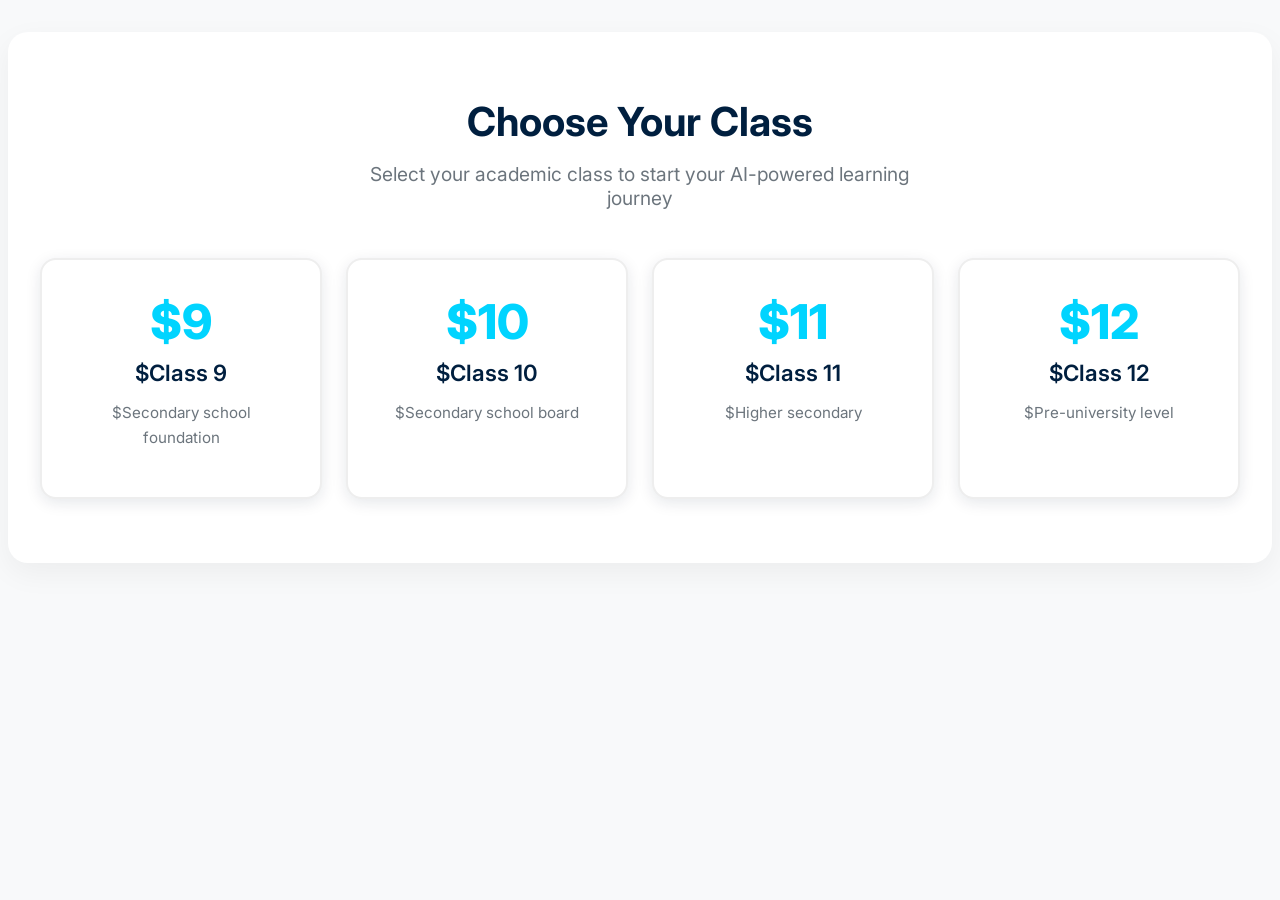
==== index.html @ 089ade92 "Add files via upload" ====
<!DOCTYPE html>
<html lang="en">
<head>
    <meta charset="UTF-8">
    <meta name="viewport" content="width=device-width, initial-scale=1.0">
    <title>Asar AI Quiz System</title>
    <!-- Load FontAwesome for Icons -->
    <link rel="stylesheet" href="https://cdnjs.cloudflare.com/ajax/libs/font-awesome/6.4.0/css/all.min.css">
    <!-- Load Inter Font -->
    <link href="https://fonts.googleapis.com/css2?family=Inter:wght@400;500;600;700;800&display=swap" rel="stylesheet">
    
    <style>
        /* CSS STYLES */
        :root {
            --navy-primary: #001f3f;
            --cyan-accent: #00d4ff;
            --white: #ffffff;
            --gray-light: #f8f9fa;
            --gray-medium: #6c757d;
            --success: #28a745;
            --warning: #ffc107;
            --danger: #dc3545;
            --shadow: 0 4px 15px rgba(0, 31, 63, 0.1);
            --shadow-hover: 0 8px 25px rgba(0, 212, 255, 0.2);
        }

        body {
            background-color: var(--gray-light);
            margin: 0;
            padding: 0;
            font-family: 'Inter', sans-serif;
        }

        .asar-quiz-container {
            max-width: 1200px;
            margin: 2rem auto;
            padding: 2rem;
            background: var(--white);
            border-radius: 20px;
            box-shadow: 0 10px 30px rgba(0,0,0,0.05);
        }

        .asar-section-header { text-align: center; margin-bottom: 3rem; }
        
        .asar-section-title {
            font-size: 2.5rem;
            font-weight: 700;
            color: var(--navy-primary);
            margin-bottom: 1rem;
        }

        .asar-section-subtitle {
            font-size: 1.2rem;
            color: var(--gray-medium);
            max-width: 600px;
            margin: 0 auto;
        }

        .asar-grid {
            display: grid;
            gap: 1.5rem;
            margin-bottom: 2rem;
        }
        
        .asar-grid-4 { grid-template-columns: repeat(auto-fit, minmax(200px, 1fr)); }
        .asar-grid-3 { grid-template-columns: repeat(auto-fit, minmax(250px, 1fr)); }
        .asar-grid-2 { grid-template-columns: repeat(auto-fit, minmax(300px, 1fr)); }

        .asar-card {
            background: var(--white);
            border-radius: 16px;
            padding: 2rem;
            box-shadow: var(--shadow);
            transition: all 0.3s ease;
            cursor: pointer;
            border: 2px solid #eee;
            position: relative;
            overflow: hidden;
        }

        .asar-card:hover {
            transform: translateY(-5px);
            box-shadow: var(--shadow-hover);
            border-color: var(--cyan-accent);
        }

        /* Class Cards */
        .asar-class-card { text-align: center; }
        .asar-class-number { font-size: 3rem; font-weight: 800; color: var(--cyan-accent); margin-bottom: 0.5rem; }
        .asar-card-title { font-size: 1.4rem; font-weight: 600; color: var(--navy-primary); margin: 0 0 10px 0; }
        .asar-card-description { color: var(--gray-medium); line-height: 1.6; font-size: 0.95rem; }

        /* Subject Cards */
        .asar-card-header { display: flex; align-items: center; gap: 1rem; margin-bottom: 1rem; }
        .asar-card-icon {
            width: 48px; height: 48px; border-radius: 12px;
            display: flex; align-items: center; justify-content: center;
            font-size: 1.5rem; color: white; background: var(--navy-primary);
        }

        /* Chapter Cards */
        .asar-difficulty-badge {
            display: inline-block; padding: 0.3rem 0.8rem; border-radius: 20px;
            font-size: 0.8rem; font-weight: 500; text-transform: uppercase;
        }
        .asar-difficulty-easy { background: rgba(40, 167, 69, 0.1); color: var(--success); }
        .asar-difficulty-medium { background: rgba(255, 193, 7, 0.1); color: var(--warning); }
        .asar-difficulty-hard { background: rgba(220, 53, 69, 0.1); color: var(--danger); }
        
        .asar-card-meta { display: flex; gap: 1rem; font-size: 0.9rem; color: var(--gray-medium); margin-top: 1.5rem; }
        .asar-card-meta i { color: var(--cyan-accent); }

        /* Navigation */
        .asar-breadcrumb {
            background: var(--navy-primary); color: white;
            padding: 1rem 2rem; border-radius: 12px; margin-bottom: 2rem;
            display: flex; align-items: center; gap: 1rem;
        }
        .breadcrumb-separator { color: var(--cyan-accent); }

        .asar-btn {
            display: inline-flex; align-items: center; gap: 0.5rem;
            padding: 0.8rem 2rem; border-radius: 25px; font-weight: 600;
            cursor: pointer; transition: all 0.3s ease; border: none; font-size: 1rem;
        }
        .asar-btn-primary { background: var(--cyan-accent); color: var(--navy-primary); }
        .asar-btn-primary:hover { background: #00b8e6; transform: translateY(-2px); }
        .asar-btn-outline { background: transparent; color: var(--navy-primary); border: 2px solid var(--navy-primary); }
        .asar-btn-outline:hover { background: var(--navy-primary); color: white; }
        .asar-nav-buttons { display: flex; gap: 1rem; justify-content: center; margin-top: 2rem; }

        /* Start Quiz Area */
        .asar-quiz-start {
            background: var(--navy-primary); color: white;
            padding: 3rem; border-radius: 20px; text-align: center;
        }
        .upload-area {
            border: 2px dashed var(--cyan-accent); border-radius: 12px;
            padding: 2rem; margin: 2rem auto; max-width: 500px;
            background: rgba(0, 212, 255, 0.05); cursor: pointer; transition: 0.3s;
        }
        .upload-area:hover { background: rgba(0, 212, 255, 0.1); }
        .upload-icon { font-size: 3rem; color: var(--cyan-accent); margin-bottom: 1rem; }
    </style>
</head>
<body>

<div id="asar-quiz-selector" class="asar-quiz-container">
    <!-- Content injected by JS -->
</div>

<script>
    // JAVASCRIPT LOGIC
    const container = document.getElementById('asar-quiz-selector');
    let selectedData = { class: null, subject: null, chapter: null };

    // --- DATA ---
    const data = {
        classes: [
            { id: 9, number: 9, name: 'Class 9', desc: 'Secondary school foundation' },
            { id: 10, number: 10, name: 'Class 10', desc: 'Secondary school board' },
            { id: 11, number: 11, name: 'Class 11', desc: 'Higher secondary' },
            { id: 12, number: 12, name: 'Class 12', desc: 'Pre-university level' }
        ],
        subjects: [
            { id: 1, name: 'Mathematics', icon: 'fas fa-calculator' },
            { id: 2, name: 'Science', icon: 'fas fa-flask' },
            { id: 3, name: 'English', icon: 'fas fa-book-open' }
        ],
        chapters: [
            { id: 1, name: 'Real Numbers', diff: 'medium', q: 10 },
            { id: 2, name: 'Polynomials', diff: 'hard', q: 15 },
            { id: 3, name: 'Linear Equations', diff: 'easy', q: 8 }
        ]
    };

    // --- RENDER FUNCTIONS ---
    function renderClasses() {
        let html = `
            <div class="asar-section-header">
                <h2 class="asar-section-title">Choose Your Class</h2>
                <p class="asar-section-subtitle">Select your academic class to start your AI-powered learning journey</p>
            </div>
            <div class="asar-grid asar-grid-4">
        `;
        data.classes.forEach(c => {
            html += `
                <div class="asar-card asar-class-card" onclick="selectClass('$${c.name}')">
                    <div class="asar-class-number">$${c.number}</div>
                    <h3 class="asar-card-title">$${c.name}</h3>
                    <p class="asar-card-description">$${c.desc}</p>
                </div>
            `;
        });
        html += `</div>`;
        container.innerHTML = html;
    }

    function renderSubjects() {
        let html = `
            <div class="asar-breadcrumb">
                <div><i class="fas fa-graduation-cap"></i> $${selectedData.class}</div>
                <span class="breadcrumb-separator">›</span>
                <div>Choose Subject</div>
            </div>
            <div class="asar-section-header">
                <h2 class="asar-section-title">Select Subject</h2>
            </div>
            <div class="asar-grid asar-grid-3">
        `;
        data.subjects.forEach(s => {
            html += `
                <div class="asar-card" onclick="selectSubject('$${s.name}')">
                    <div class="asar-card-header">
                        <div class="asar-card-icon"><i class="$${s.icon}"></i></div>
                        <h3 class="asar-card-title">$${s.name}</h3>
                    </div>
                </div>
            `;
        });
        html += `</div>
        <div class="asar-nav-buttons"><button class="asar-btn asar-btn-outline" onclick="renderClasses()"><i class="fas fa-arrow-left"></i> Back</button></div>`;
        container.innerHTML = html;
    }

    function renderChapters() {
        let html = `
            <div class="asar-breadcrumb">
                <div><i class="fas fa-graduation-cap"></i> $${selectedData.class}</div>
                <span class="breadcrumb-separator">›</span>
                <div><i class="fas fa-book"></i> $${selectedData.subject}</div>
                <span class="breadcrumb-separator">›</span>
                <div>Choose Chapter</div>
            </div>
            <div class="asar-grid asar-grid-2">
        `;
        data.chapters.forEach(c => {
            html += `
                <div class="asar-card" onclick="selectChapter('$${c.name}')">
                    <h3 class="asar-card-title">$${c.name}</h3>
                    <span class="asar-difficulty-badge asar-difficulty-$${c.diff}">$${c.diff}</span>
                    <div class="asar-card-meta">
                        <div><i class="fas fa-question-circle"></i> $${c.q} questions</div>
                    </div>
                </div>
            `;
        });
        html += `</div>
        <div class="asar-nav-buttons"><button class="asar-btn asar-btn-outline" onclick="renderSubjects()"><i class="fas fa-arrow-left"></i> Back</button></div>`;
        container.innerHTML = html;
    }

    function renderQuizStart() {
        container.innerHTML = `
            <div class="asar-breadcrumb">
                <div>$${selectedData.class}</div> <span class="breadcrumb-separator">›</span>
                <div>$${selectedData.subject}</div> <span class="breadcrumb-separator">›</span>
                <div>$${selectedData.chapter}</div>
            </div>
            
            <div class="asar-quiz-start">
                <h2 style="font-size: 2.5rem; margin-bottom: 10px;">Ready to Generate AI Quiz?</h2>
                <p style="color: var(--cyan-accent); font-size: 1.2rem;">Chapter: ${selectedData.chapter}</p>
                
                <div class="upload-area" onclick="document.getElementById('file-upload').click()">
                    <i class="fas fa-file-pdf upload-icon"></i>
                    <h3>Upload Chapter PDF</h3>
                    <p style="color: var(--gray-medium);">Click to browse files. The AI will read the PDF to generate the quiz.</p>
                    <input type="file" id="file-upload" style="display: none;" accept=".pdf">
                </div>

                <div class="asar-nav-buttons">
                    <button class="asar-btn asar-btn-outline" style="color: white; border-color: white;" onclick="renderChapters()">
                        <i class="fas fa-arrow-left"></i> Back
                    </button>
                    <button class="asar-btn asar-btn-primary" onclick="alert('In a real app, this would send the PDF to the AI and start the quiz!')">
                        <i class="fas fa-robot"></i> Generate Quiz
                    </button>
                </div>
            </div>
        `;
    }

    // --- ACTIONS ---
    function selectClass(c) { selectedData.class = c; renderSubjects(); }
    function selectSubject(s) { selectedData.subject = s; renderChapters(); }
    function selectChapter(c) { selectedData.chapter = c; renderQuizStart(); }

    // Start App
    renderClasses();
</script>
</body>
</html>
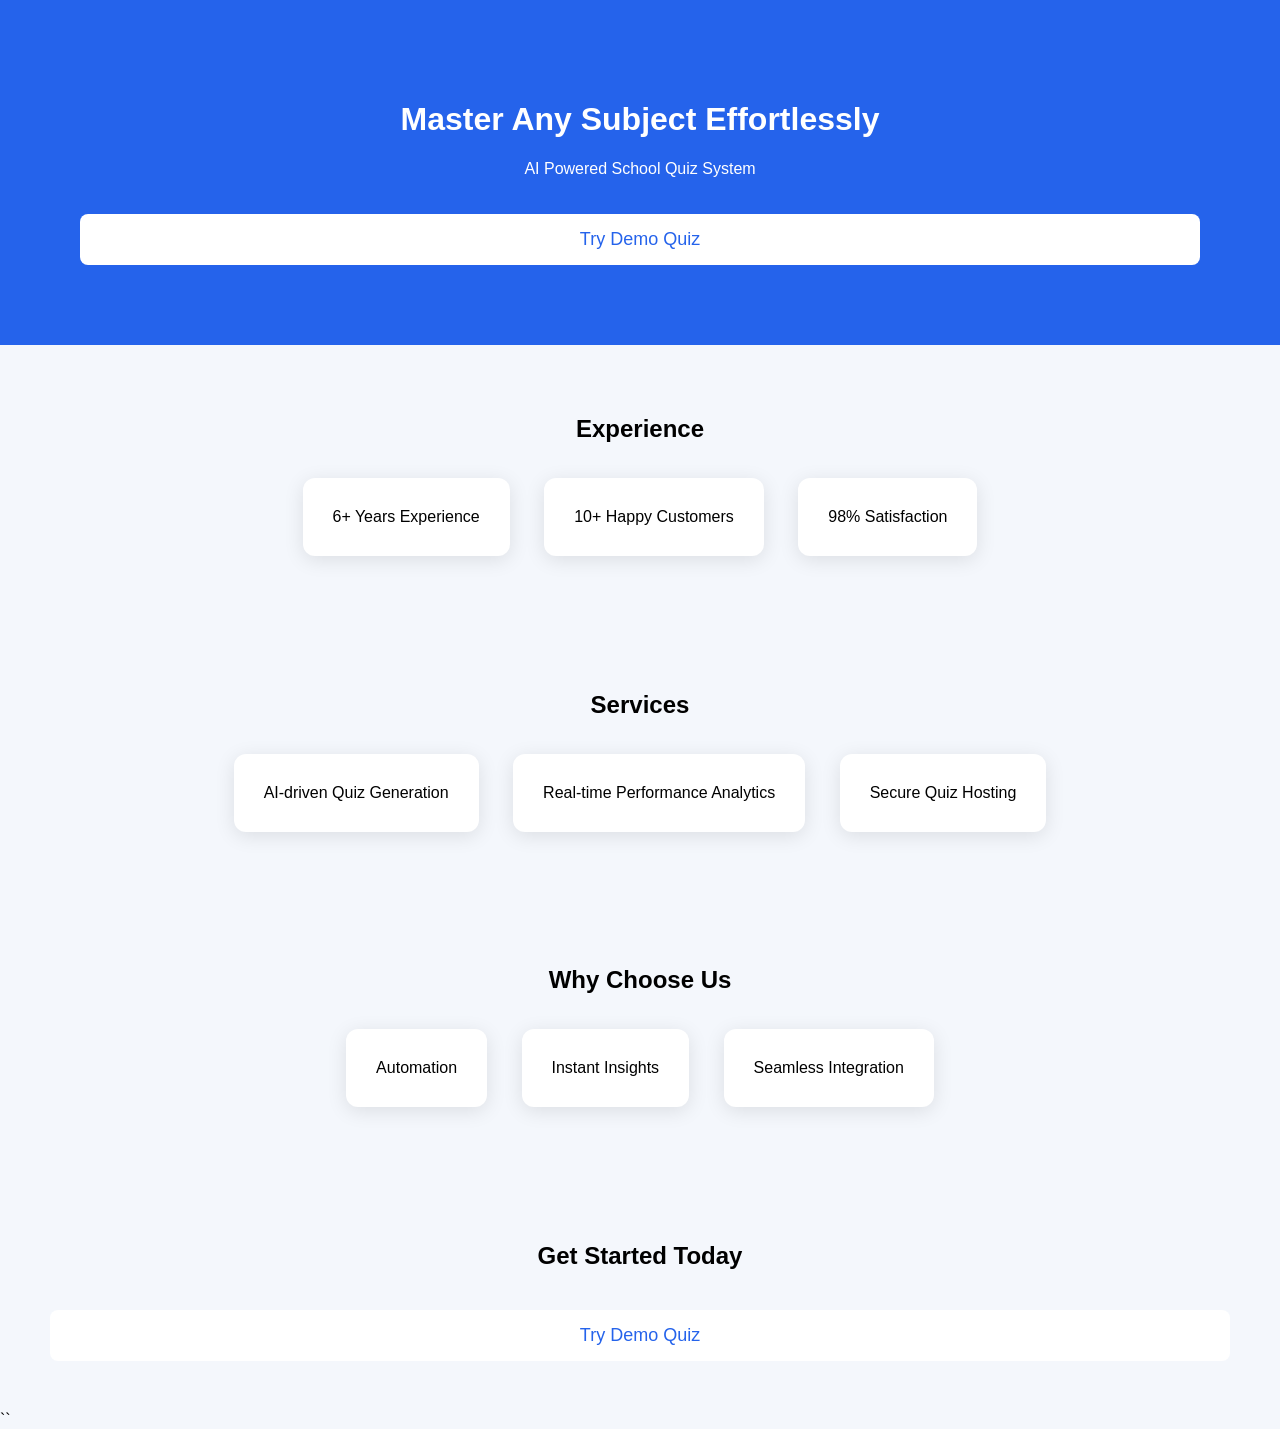
==== commit 0ddc6318: "Update index.html" ====
--- a/index.html
+++ b/index.html
@@ -1,293 +1,179 @@
 <!DOCTYPE html>
-<html lang="en">
+<html>
 <head>
-    <meta charset="UTF-8">
-    <meta name="viewport" content="width=device-width, initial-scale=1.0">
-    <title>Asar AI Quiz System</title>
-    <!-- Load FontAwesome for Icons -->
-    <link rel="stylesheet" href="https://cdnjs.cloudflare.com/ajax/libs/font-awesome/6.4.0/css/all.min.css">
-    <!-- Load Inter Font -->
-    <link href="https://fonts.googleapis.com/css2?family=Inter:wght@400;500;600;700;800&display=swap" rel="stylesheet">
-    
-    <style>
-        /* CSS STYLES */
-        :root {
-            --navy-primary: #001f3f;
-            --cyan-accent: #00d4ff;
-            --white: #ffffff;
-            --gray-light: #f8f9fa;
-            --gray-medium: #6c757d;
-            --success: #28a745;
-            --warning: #ffc107;
-            --danger: #dc3545;
-            --shadow: 0 4px 15px rgba(0, 31, 63, 0.1);
-            --shadow-hover: 0 8px 25px rgba(0, 212, 255, 0.2);
-        }
+<title>ASAR - AI Quiz System</title>
+<meta name="viewport" content="width=device-width, initial-scale=1">
 
-        body {
-            background-color: var(--gray-light);
-            margin: 0;
-            padding: 0;
-            font-family: 'Inter', sans-serif;
-        }
+<style>
+body {
+margin:0;
+font-family:Arial;
+background:#f4f7fc;
+}
 
-        .asar-quiz-container {
-            max-width: 1200px;
-            margin: 2rem auto;
-            padding: 2rem;
-            background: var(--white);
-            border-radius: 20px;
-            box-shadow: 0 10px 30px rgba(0,0,0,0.05);
-        }
+.hero {
+padding:80px;
+text-align:center;
+background:#2563eb;
+color:white;
+}
 
-        .asar-section-header { text-align: center; margin-bottom: 3rem; }
-        
-        .asar-section-title {
-            font-size: 2.5rem;
-            font-weight: 700;
-            color: var(--navy-primary);
-            margin-bottom: 1rem;
-        }
+.btn {
+padding:15px 25px;
+background:#fff;
+color:#2563eb;
+border:none;
+font-size:18px;
+cursor:pointer;
+border-radius:8px;
+margin-top:20px;
+}
 
-        .asar-section-subtitle {
-            font-size: 1.2rem;
-            color: var(--gray-medium);
-            max-width: 600px;
-            margin: 0 auto;
-        }
+.section {
+padding:50px;
+text-align:center;
+}
 
-        .asar-grid {
-            display: grid;
-            gap: 1.5rem;
-            margin-bottom: 2rem;
-        }
-        
-        .asar-grid-4 { grid-template-columns: repeat(auto-fit, minmax(200px, 1fr)); }
-        .asar-grid-3 { grid-template-columns: repeat(auto-fit, minmax(250px, 1fr)); }
-        .asar-grid-2 { grid-template-columns: repeat(auto-fit, minmax(300px, 1fr)); }
+.card {
+background:white;
+padding:30px;
+margin:15px;
+border-radius:12px;
+box-shadow:0 4px 20px rgba(0,0,0,0.1);
+display:inline-block;
+}
 
-        .asar-card {
-            background: var(--white);
-            border-radius: 16px;
-            padding: 2rem;
-            box-shadow: var(--shadow);
-            transition: all 0.3s ease;
-            cursor: pointer;
-            border: 2px solid #eee;
-            position: relative;
-            overflow: hidden;
-        }
+.quizBox {
+max-width:500px;
+margin:auto;
+background:white;
+padding:40px;
+margin-top:50px;
+border-radius:12px;
+box-shadow:0 10px 40px rgba(0,0,0,0.1);
+}
 
-        .asar-card:hover {
-            transform: translateY(-5px);
-            box-shadow: var(--shadow-hover);
-            border-color: var(--cyan-accent);
-        }
+select, button {
+width:100%;
+padding:15px;
+margin-top:15px;
+font-size:16px;
+}
 
-        /* Class Cards */
-        .asar-class-card { text-align: center; }
-        .asar-class-number { font-size: 3rem; font-weight: 800; color: var(--cyan-accent); margin-bottom: 0.5rem; }
-        .asar-card-title { font-size: 1.4rem; font-weight: 600; color: var(--navy-primary); margin: 0 0 10px 0; }
-        .asar-card-description { color: var(--gray-medium); line-height: 1.6; font-size: 0.95rem; }
+#quizPage {
+display:none;
+}
+</style>
+</head>
 
-        /* Subject Cards */
-        .asar-card-header { display: flex; align-items: center; gap: 1rem; margin-bottom: 1rem; }
-        .asar-card-icon {
-            width: 48px; height: 48px; border-radius: 12px;
-            display: flex; align-items: center; justify-content: center;
-            font-size: 1.5rem; color: white; background: var(--navy-primary);
-        }
-
-        /* Chapter Cards */
-        .asar-difficulty-badge {
-            display: inline-block; padding: 0.3rem 0.8rem; border-radius: 20px;
-            font-size: 0.8rem; font-weight: 500; text-transform: uppercase;
-        }
-        .asar-difficulty-easy { background: rgba(40, 167, 69, 0.1); color: var(--success); }
-        .asar-difficulty-medium { background: rgba(255, 193, 7, 0.1); color: var(--warning); }
-        .asar-difficulty-hard { background: rgba(220, 53, 69, 0.1); color: var(--danger); }
-        
-        .asar-card-meta { display: flex; gap: 1rem; font-size: 0.9rem; color: var(--gray-medium); margin-top: 1.5rem; }
-        .asar-card-meta i { color: var(--cyan-accent); }
-
-        /* Navigation */
-        .asar-breadcrumb {
-            background: var(--navy-primary); color: white;
-            padding: 1rem 2rem; border-radius: 12px; margin-bottom: 2rem;
-            display: flex; align-items: center; gap: 1rem;
-        }
-        .breadcrumb-separator { color: var(--cyan-accent); }
-
-        .asar-btn {
-            display: inline-flex; align-items: center; gap: 0.5rem;
-            padding: 0.8rem 2rem; border-radius: 25px; font-weight: 600;
-            cursor: pointer; transition: all 0.3s ease; border: none; font-size: 1rem;
-        }
-        .asar-btn-primary { background: var(--cyan-accent); color: var(--navy-primary); }
-        .asar-btn-primary:hover { background: #00b8e6; transform: translateY(-2px); }
-        .asar-btn-outline { background: transparent; color: var(--navy-primary); border: 2px solid var(--navy-primary); }
-        .asar-btn-outline:hover { background: var(--navy-primary); color: white; }
-        .asar-nav-buttons { display: flex; gap: 1rem; justify-content: center; margin-top: 2rem; }
-
-        /* Start Quiz Area */
-        .asar-quiz-start {
-            background: var(--navy-primary); color: white;
-            padding: 3rem; border-radius: 20px; text-align: center;
-        }
-        .upload-area {
-            border: 2px dashed var(--cyan-accent); border-radius: 12px;
-            padding: 2rem; margin: 2rem auto; max-width: 500px;
-            background: rgba(0, 212, 255, 0.05); cursor: pointer; transition: 0.3s;
-        }
-        .upload-area:hover { background: rgba(0, 212, 255, 0.1); }
-        .upload-icon { font-size: 3rem; color: var(--cyan-accent); margin-bottom: 1rem; }
-    </style>
-</head>
 <body>
 
-<div id="asar-quiz-selector" class="asar-quiz-container">
-    <!-- Content injected by JS -->
+<!-- HOMEPAGE -->
+<div id="homePage">
+
+<div class="hero">
+<h1>Master Any Subject Effortlessly</h1>
+<p>AI Powered School Quiz System</p>
+<button class="btn" onclick="openQuiz()">Try Demo Quiz</button>
+</div>
+
+<div class="section">
+<h2>Experience</h2>
+<div class="card">6+ Years Experience</div>
+<div class="card">10+ Happy Customers</div>
+<div class="card">98% Satisfaction</div>
+</div>
+
+<div class="section">
+<h2>Services</h2>
+<div class="card">AI-driven Quiz Generation</div>
+<div class="card">Real-time Performance Analytics</div>
+<div class="card">Secure Quiz Hosting</div>
+</div>
+
+<div class="section">
+<h2>Why Choose Us</h2>
+<div class="card">Automation</div>
+<div class="card">Instant Insights</div>
+<div class="card">Seamless Integration</div>
+</div>
+
+<div class="section">
+<h2>Get Started Today</h2>
+<button class="btn" onclick="openQuiz()">Try Demo Quiz</button>
+</div>
+
+</div>
+
+<!-- QUIZ PAGE -->
+<div id="quizPage">
+<div class="quizBox">
+
+<h2>Try Demo Quiz</h2>
+
+<select id="classSelect" onchange="loadSubjects()">
+<option>Select Class</option>
+<option>Class 6</option>
+<option>Class 7</option>
+<option>Class 8</option>
+</select>
+
+<select id="subjectSelect" onchange="loadChapters()">
+<option>Select Subject</option>
+</select>
+
+<select id="chapterSelect">
+<option>Select Chapter</option>
+</select>
+
+<button onclick="startQuiz()">Start Quiz</button>
+
+</div>
 </div>
 
 <script>
-    // JAVASCRIPT LOGIC
-    const container = document.getElementById('asar-quiz-selector');
-    let selectedData = { class: null, subject: null, chapter: null };
 
-    // --- DATA ---
-    const data = {
-        classes: [
-            { id: 9, number: 9, name: 'Class 9', desc: 'Secondary school foundation' },
-            { id: 10, number: 10, name: 'Class 10', desc: 'Secondary school board' },
-            { id: 11, number: 11, name: 'Class 11', desc: 'Higher secondary' },
-            { id: 12, number: 12, name: 'Class 12', desc: 'Pre-university level' }
-        ],
-        subjects: [
-            { id: 1, name: 'Mathematics', icon: 'fas fa-calculator' },
-            { id: 2, name: 'Science', icon: 'fas fa-flask' },
-            { id: 3, name: 'English', icon: 'fas fa-book-open' }
-        ],
-        chapters: [
-            { id: 1, name: 'Real Numbers', diff: 'medium', q: 10 },
-            { id: 2, name: 'Polynomials', diff: 'hard', q: 15 },
-            { id: 3, name: 'Linear Equations', diff: 'easy', q: 8 }
-        ]
-    };
+function openQuiz(){
+document.getElementById("homePage").style.display="none";
+document.getElementById("quizPage").style.display="block";
+}
 
-    // --- RENDER FUNCTIONS ---
-    function renderClasses() {
-        let html = `
-            <div class="asar-section-header">
-                <h2 class="asar-section-title">Choose Your Class</h2>
-                <p class="asar-section-subtitle">Select your academic class to start your AI-powered learning journey</p>
-            </div>
-            <div class="asar-grid asar-grid-4">
-        `;
-        data.classes.forEach(c => {
-            html += `
-                <div class="asar-card asar-class-card" onclick="selectClass('$${c.name}')">
-                    <div class="asar-class-number">$${c.number}</div>
-                    <h3 class="asar-card-title">$${c.name}</h3>
-                    <p class="asar-card-description">$${c.desc}</p>
-                </div>
-            `;
-        });
-        html += `</div>`;
-        container.innerHTML = html;
-    }
+const data = {
+"Class 6":{
+"Math":["Integers","Fractions","Decimals"],
+"Science":["Plants","Human Body"]
+},
+"Class 7":{
+"Math":["Algebra","Ratio"],
+"English":["Grammar","Essay"]
+}
+};
 
-    function renderSubjects() {
-        let html = `
-            <div class="asar-breadcrumb">
-                <div><i class="fas fa-graduation-cap"></i> $${selectedData.class}</div>
-                <span class="breadcrumb-separator">›</span>
-                <div>Choose Subject</div>
-            </div>
-            <div class="asar-section-header">
-                <h2 class="asar-section-title">Select Subject</h2>
-            </div>
-            <div class="asar-grid asar-grid-3">
-        `;
-        data.subjects.forEach(s => {
-            html += `
-                <div class="asar-card" onclick="selectSubject('$${s.name}')">
-                    <div class="asar-card-header">
-                        <div class="asar-card-icon"><i class="$${s.icon}"></i></div>
-                        <h3 class="asar-card-title">$${s.name}</h3>
-                    </div>
-                </div>
-            `;
-        });
-        html += `</div>
-        <div class="asar-nav-buttons"><button class="asar-btn asar-btn-outline" onclick="renderClasses()"><i class="fas fa-arrow-left"></i> Back</button></div>`;
-        container.innerHTML = html;
-    }
+function loadSubjects(){
+let c=document.getElementById("classSelect").value;
+let s=document.getElementById("subjectSelect");
+s.innerHTML="<option>Select Subject</option>";
+for(i in data[c]){
+s.innerHTML+=`<option>${i}</option>`;
+}
+}
 
-    function renderChapters() {
-        let html = `
-            <div class="asar-breadcrumb">
-                <div><i class="fas fa-graduation-cap"></i> $${selectedData.class}</div>
-                <span class="breadcrumb-separator">›</span>
-                <div><i class="fas fa-book"></i> $${selectedData.subject}</div>
-                <span class="breadcrumb-separator">›</span>
-                <div>Choose Chapter</div>
-            </div>
-            <div class="asar-grid asar-grid-2">
-        `;
-        data.chapters.forEach(c => {
-            html += `
-                <div class="asar-card" onclick="selectChapter('$${c.name}')">
-                    <h3 class="asar-card-title">$${c.name}</h3>
-                    <span class="asar-difficulty-badge asar-difficulty-$${c.diff}">$${c.diff}</span>
-                    <div class="asar-card-meta">
-                        <div><i class="fas fa-question-circle"></i> $${c.q} questions</div>
-                    </div>
-                </div>
-            `;
-        });
-        html += `</div>
-        <div class="asar-nav-buttons"><button class="asar-btn asar-btn-outline" onclick="renderSubjects()"><i class="fas fa-arrow-left"></i> Back</button></div>`;
-        container.innerHTML = html;
-    }
+function loadChapters(){
+let c=document.getElementById("classSelect").value;
+let s=document.getElementById("subjectSelect").value;
+let ch=document.getElementById("chapterSelect");
+ch.innerHTML="<option>Select Chapter</option>";
+data[c][s].forEach(e=>{
+ch.innerHTML+=`<option>${e}</option>`;
+});
+}
 
-    function renderQuizStart() {
-        container.innerHTML = `
-            <div class="asar-breadcrumb">
-                <div>$${selectedData.class}</div> <span class="breadcrumb-separator">›</span>
-                <div>$${selectedData.subject}</div> <span class="breadcrumb-separator">›</span>
-                <div>$${selectedData.chapter}</div>
-            </div>
-            
-            <div class="asar-quiz-start">
-                <h2 style="font-size: 2.5rem; margin-bottom: 10px;">Ready to Generate AI Quiz?</h2>
-                <p style="color: var(--cyan-accent); font-size: 1.2rem;">Chapter: ${selectedData.chapter}</p>
-                
-                <div class="upload-area" onclick="document.getElementById('file-upload').click()">
-                    <i class="fas fa-file-pdf upload-icon"></i>
-                    <h3>Upload Chapter PDF</h3>
-                    <p style="color: var(--gray-medium);">Click to browse files. The AI will read the PDF to generate the quiz.</p>
-                    <input type="file" id="file-upload" style="display: none;" accept=".pdf">
-                </div>
+function startQuiz(){
+alert("Quiz Started Successfully!");
+}
 
-                <div class="asar-nav-buttons">
-                    <button class="asar-btn asar-btn-outline" style="color: white; border-color: white;" onclick="renderChapters()">
-                        <i class="fas fa-arrow-left"></i> Back
-                    </button>
-                    <button class="asar-btn asar-btn-primary" onclick="alert('In a real app, this would send the PDF to the AI and start the quiz!')">
-                        <i class="fas fa-robot"></i> Generate Quiz
-                    </button>
-                </div>
-            </div>
-        `;
-    }
+</script>
 
-    // --- ACTIONS ---
-    function selectClass(c) { selectedData.class = c; renderSubjects(); }
-    function selectSubject(s) { selectedData.subject = s; renderChapters(); }
-    function selectChapter(c) { selectedData.chapter = c; renderQuizStart(); }
-
-    // Start App
-    renderClasses();
-</script>
 </body>
 </html>
+``
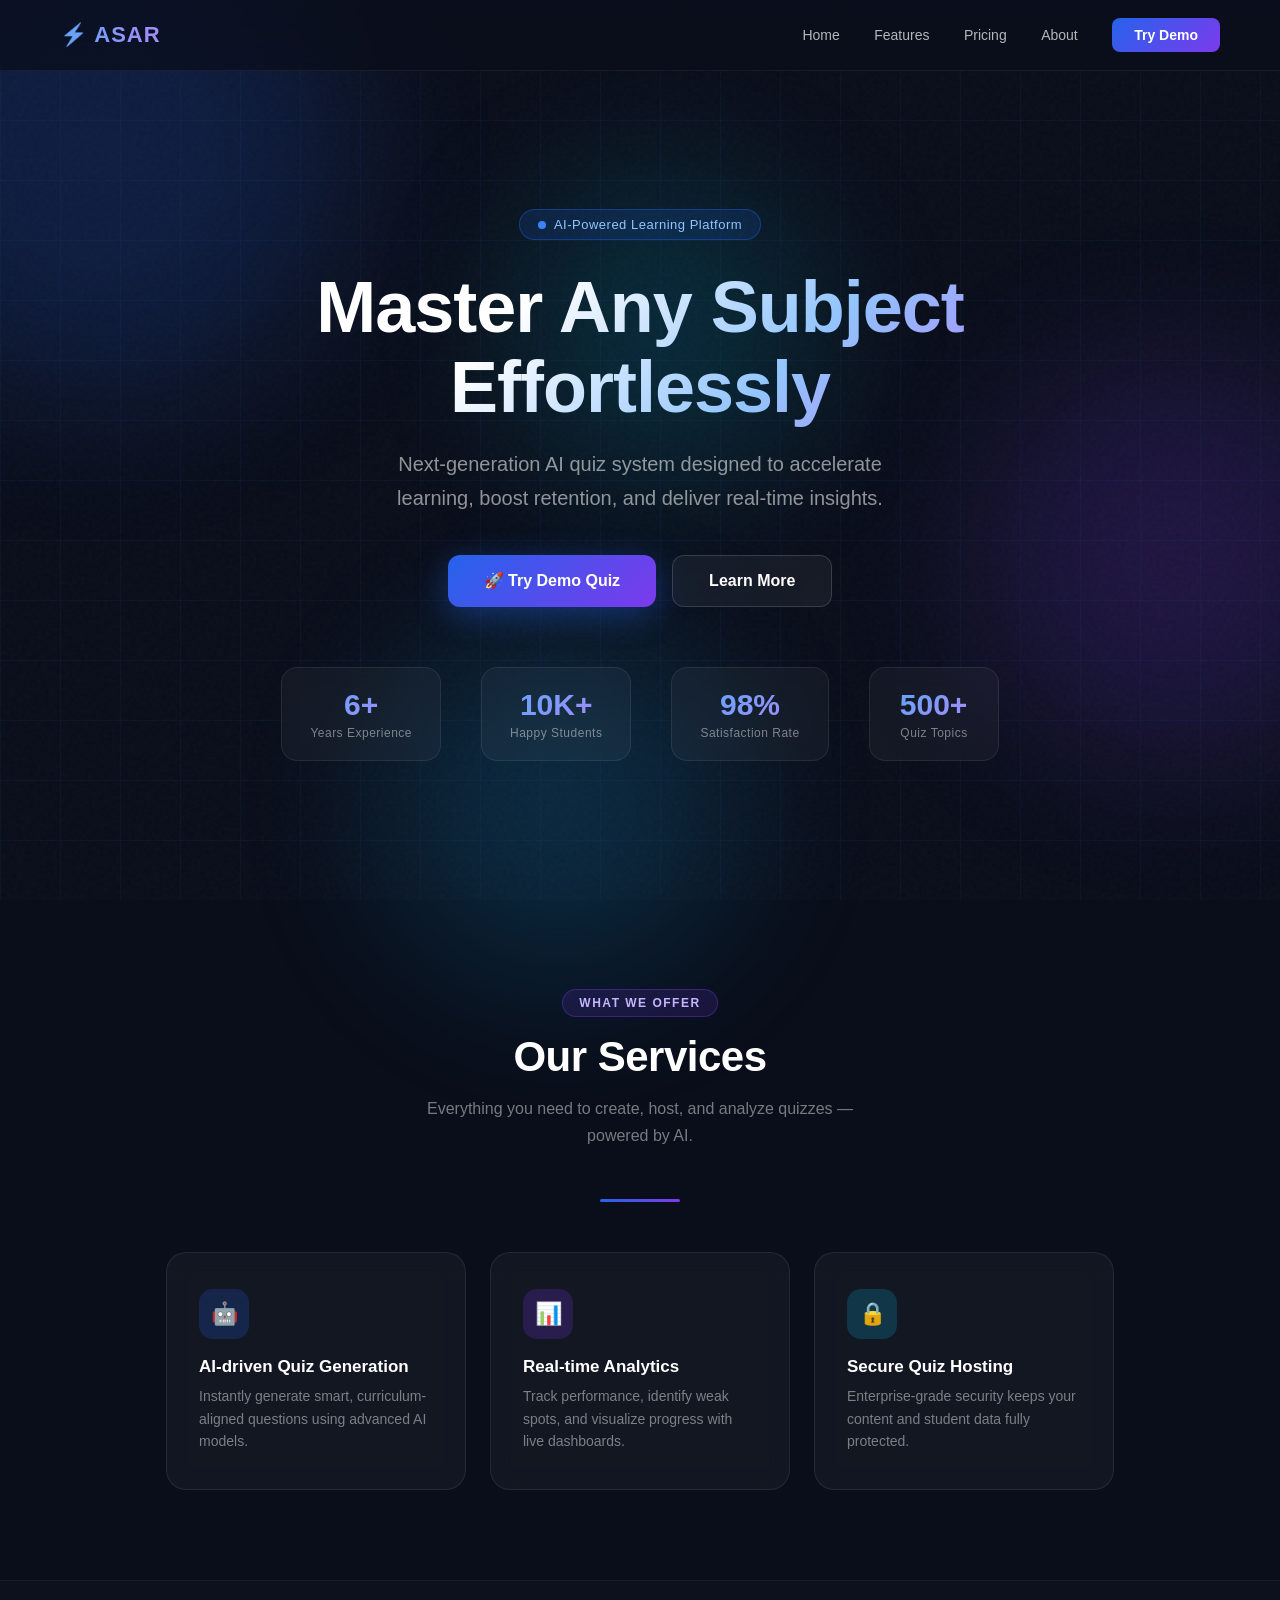
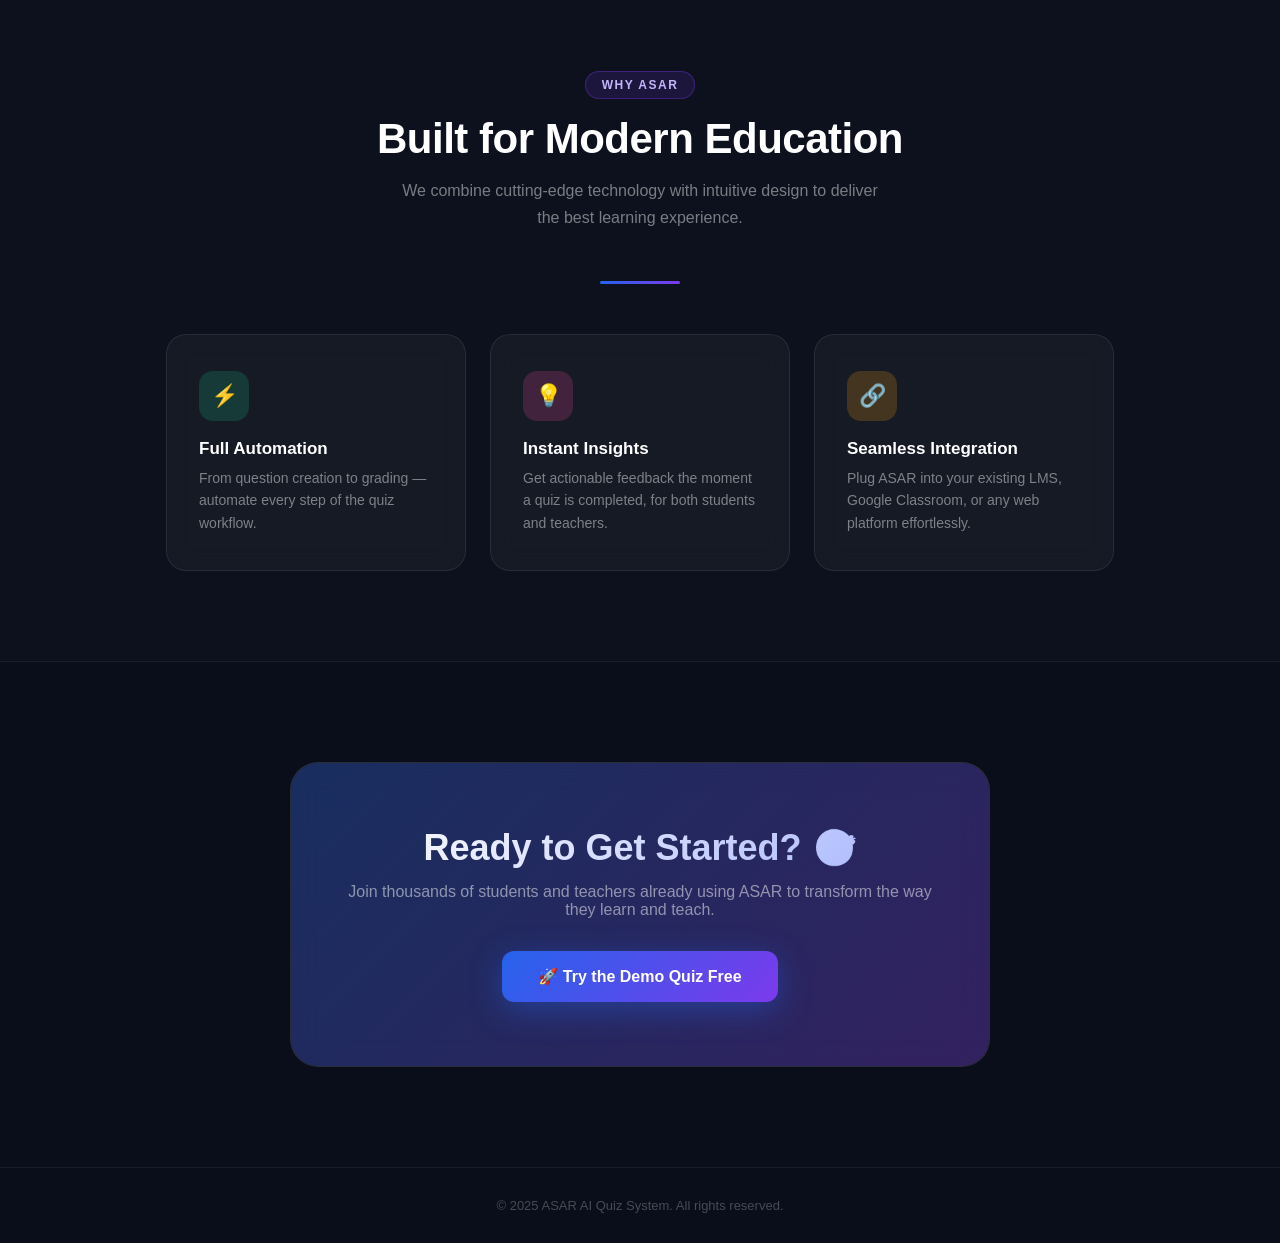
==== commit 5ec544d5: "Update index.html" ====
--- a/index.html
+++ b/index.html
@@ -3,177 +3,673 @@
 <head>
 <title>ASAR - AI Quiz System</title>
 <meta name="viewport" content="width=device-width, initial-scale=1">
-
 <style>
-body {
-margin:0;
-font-family:Arial;
-background:#f4f7fc;
-}
-
-.hero {
-padding:80px;
-text-align:center;
-background:#2563eb;
-color:white;
-}
-
-.btn {
-padding:15px 25px;
-background:#fff;
-color:#2563eb;
-border:none;
-font-size:18px;
-cursor:pointer;
-border-radius:8px;
-margin-top:20px;
-}
-
-.section {
-padding:50px;
-text-align:center;
-}
-
-.card {
-background:white;
-padding:30px;
-margin:15px;
-border-radius:12px;
-box-shadow:0 4px 20px rgba(0,0,0,0.1);
-display:inline-block;
-}
-
-.quizBox {
-max-width:500px;
-margin:auto;
-background:white;
-padding:40px;
-margin-top:50px;
-border-radius:12px;
-box-shadow:0 10px 40px rgba(0,0,0,0.1);
-}
-
-select, button {
-width:100%;
-padding:15px;
-margin-top:15px;
-font-size:16px;
-}
-
-#quizPage {
-display:none;
-}
+  * { margin:0; padding:0; box-sizing:border-box; }
+
+  body {
+    font-family: 'Segoe UI', Arial, sans-serif;
+    background: #0a0e1a;
+    color: #fff;
+    overflow-x: hidden;
+  }
+
+  /* ── Animated Canvas Background ── */
+  #bgCanvas {
+    position: fixed;
+    top: 0; left: 0;
+    width: 100%; height: 100%;
+    z-index: 0;
+    pointer-events: none;
+  }
+
+  /* ── Floating Orbs ── */
+  .orb {
+    position: fixed;
+    border-radius: 50%;
+    filter: blur(80px);
+    opacity: 0.18;
+    pointer-events: none;
+    z-index: 0;
+    animation: floatOrb 12s ease-in-out infinite alternate;
+  }
+  .orb1 { width:500px; height:500px; background:#2563eb; top:-100px; left:-150px; animation-delay:0s; }
+  .orb2 { width:400px; height:400px; background:#7c3aed; top:40%; right:-100px; animation-delay:3s; }
+  .orb3 { width:350px; height:350px; background:#0ea5e9; bottom:-80px; left:30%; animation-delay:6s; }
+  .orb4 { width:300px; height:300px; background:#06b6d4; top:20%; left:40%; animation-delay:2s; }
+
+  @keyframes floatOrb {
+    0%   { transform: translate(0, 0) scale(1); }
+    100% { transform: translate(40px, 30px) scale(1.15); }
+  }
+
+  /* ── Grid Overlay ── */
+  .grid-overlay {
+    position: fixed;
+    inset: 0;
+    z-index: 0;
+    pointer-events: none;
+    background-image:
+      linear-gradient(rgba(37,99,235,0.07) 1px, transparent 1px),
+      linear-gradient(90deg, rgba(37,99,235,0.07) 1px, transparent 1px);
+    background-size: 60px 60px;
+  }
+
+  /* ── Noise Texture ── */
+  .noise {
+    position: fixed;
+    inset: 0;
+    z-index: 0;
+    pointer-events: none;
+    opacity: 0.03;
+    background-image: url("data:image/svg+xml,%3Csvg viewBox='0 0 256 256' xmlns='http://www.w3.org/2000/svg'%3E%3Cfilter id='noise'%3E%3CfeTurbulence type='fractalNoise' baseFrequency='0.9' numOctaves='4' stitchTiles='stitch'/%3E%3C/filter%3E%3Crect width='100%25' height='100%25' filter='url(%23noise)'/%3E%3C/svg%3E");
+  }
+
+  /* ── All page content above bg ── */
+  #homePage, #quizPage { position: relative; z-index: 1; }
+
+  /* ── NAVBAR ── */
+  nav {
+    display: flex;
+    justify-content: space-between;
+    align-items: center;
+    padding: 18px 60px;
+    background: rgba(10,14,26,0.7);
+    backdrop-filter: blur(16px);
+    border-bottom: 1px solid rgba(255,255,255,0.06);
+    position: sticky;
+    top: 0;
+    z-index: 100;
+  }
+  .nav-logo {
+    font-size: 22px;
+    font-weight: 800;
+    background: linear-gradient(90deg, #60a5fa, #a78bfa);
+    -webkit-background-clip: text;
+    -webkit-text-fill-color: transparent;
+    letter-spacing: 1px;
+  }
+  .nav-links a {
+    color: rgba(255,255,255,0.7);
+    text-decoration: none;
+    margin-left: 30px;
+    font-size: 14px;
+    transition: color 0.3s;
+  }
+  .nav-links a:hover { color: #fff; }
+  .nav-cta {
+    padding: 9px 22px;
+    background: linear-gradient(135deg, #2563eb, #7c3aed);
+    border: none;
+    border-radius: 8px;
+    color: #fff;
+    font-size: 14px;
+    font-weight: 600;
+    cursor: pointer;
+    margin-left: 30px;
+    transition: opacity 0.3s, transform 0.2s;
+  }
+  .nav-cta:hover { opacity: 0.88; transform: translateY(-1px); }
+
+  /* ── HERO ── */
+  .hero {
+    min-height: 92vh;
+    display: flex;
+    flex-direction: column;
+    align-items: center;
+    justify-content: center;
+    text-align: center;
+    padding: 80px 20px;
+    position: relative;
+  }
+  .hero-badge {
+    display: inline-flex;
+    align-items: center;
+    gap: 8px;
+    background: rgba(37,99,235,0.15);
+    border: 1px solid rgba(37,99,235,0.4);
+    border-radius: 50px;
+    padding: 7px 18px;
+    font-size: 13px;
+    color: #93c5fd;
+    margin-bottom: 28px;
+    letter-spacing: 0.5px;
+  }
+  .badge-dot {
+    width: 8px; height: 8px;
+    background: #3b82f6;
+    border-radius: 50%;
+    animation: pulse 2s infinite;
+  }
+  @keyframes pulse {
+    0%,100% { opacity:1; transform:scale(1); }
+    50%      { opacity:0.5; transform:scale(1.4); }
+  }
+  .hero h1 {
+    font-size: clamp(38px, 6vw, 72px);
+    font-weight: 900;
+    line-height: 1.1;
+    margin-bottom: 20px;
+    background: linear-gradient(135deg, #ffffff 30%, #93c5fd 70%, #a78bfa 100%);
+    -webkit-background-clip: text;
+    -webkit-text-fill-color: transparent;
+    letter-spacing: -1px;
+  }
+  .hero p {
+    font-size: clamp(16px, 2.5vw, 20px);
+    color: rgba(255,255,255,0.55);
+    max-width: 520px;
+    line-height: 1.7;
+    margin-bottom: 40px;
+  }
+  .hero-btns { display: flex; gap: 16px; flex-wrap: wrap; justify-content: center; }
+  .btn-primary {
+    padding: 16px 36px;
+    background: linear-gradient(135deg, #2563eb, #7c3aed);
+    border: none;
+    border-radius: 12px;
+    color: #fff;
+    font-size: 16px;
+    font-weight: 700;
+    cursor: pointer;
+    transition: transform 0.2s, box-shadow 0.3s;
+    box-shadow: 0 8px 32px rgba(37,99,235,0.4);
+  }
+  .btn-primary:hover { transform: translateY(-3px); box-shadow: 0 14px 40px rgba(37,99,235,0.55); }
+  .btn-outline {
+    padding: 16px 36px;
+    background: rgba(255,255,255,0.05);
+    border: 1px solid rgba(255,255,255,0.15);
+    border-radius: 12px;
+    color: #fff;
+    font-size: 16px;
+    font-weight: 600;
+    cursor: pointer;
+    transition: background 0.3s, transform 0.2s;
+    backdrop-filter: blur(8px);
+  }
+  .btn-outline:hover { background: rgba(255,255,255,0.1); transform: translateY(-3px); }
+
+  /* ── HERO STATS ── */
+  .hero-stats {
+    display: flex;
+    gap: 40px;
+    margin-top: 60px;
+    flex-wrap: wrap;
+    justify-content: center;
+  }
+  .stat {
+    text-align: center;
+    padding: 20px 28px;
+    background: rgba(255,255,255,0.04);
+    border: 1px solid rgba(255,255,255,0.08);
+    border-radius: 16px;
+    backdrop-filter: blur(10px);
+    min-width: 130px;
+  }
+  .stat-num {
+    font-size: 30px;
+    font-weight: 800;
+    background: linear-gradient(135deg, #60a5fa, #a78bfa);
+    -webkit-background-clip: text;
+    -webkit-text-fill-color: transparent;
+  }
+  .stat-label { font-size: 12px; color: rgba(255,255,255,0.45); margin-top: 4px; letter-spacing: 0.5px; }
+
+  /* ── SECTION ── */
+  .section {
+    padding: 90px 60px;
+    text-align: center;
+    position: relative;
+  }
+  .section-tag {
+    display: inline-block;
+    background: rgba(124,58,237,0.15);
+    border: 1px solid rgba(124,58,237,0.35);
+    color: #c4b5fd;
+    font-size: 12px;
+    font-weight: 600;
+    letter-spacing: 1.5px;
+    text-transform: uppercase;
+    padding: 6px 16px;
+    border-radius: 50px;
+    margin-bottom: 16px;
+  }
+  .section h2 {
+    font-size: clamp(26px, 4vw, 42px);
+    font-weight: 800;
+    color: #fff;
+    margin-bottom: 14px;
+    letter-spacing: -0.5px;
+  }
+  .section-sub {
+    color: rgba(255,255,255,0.45);
+    font-size: 16px;
+    max-width: 480px;
+    margin: 0 auto 50px;
+    line-height: 1.7;
+  }
+
+  /* ── CARDS GRID ── */
+  .cards-grid {
+    display: flex;
+    flex-wrap: wrap;
+    gap: 24px;
+    justify-content: center;
+    max-width: 1100px;
+    margin: 0 auto;
+  }
+  .card {
+    background: rgba(255,255,255,0.04);
+    border: 1px solid rgba(255,255,255,0.08);
+    backdrop-filter: blur(12px);
+    padding: 36px 32px;
+    border-radius: 20px;
+    flex: 1 1 240px;
+    max-width: 300px;
+    text-align: left;
+    transition: transform 0.3s, border-color 0.3s, box-shadow 0.3s;
+    position: relative;
+    overflow: hidden;
+  }
+  .card::before {
+    content: '';
+    position: absolute;
+    inset: 0;
+    background: linear-gradient(135deg, rgba(37,99,235,0.06), rgba(124,58,237,0.06));
+    opacity: 0;
+    transition: opacity 0.3s;
+    border-radius: 20px;
+  }
+  .card:hover::before { opacity: 1; }
+  .card:hover {
+    transform: translateY(-6px);
+    border-color: rgba(99,102,241,0.4);
+    box-shadow: 0 20px 60px rgba(37,99,235,0.2);
+  }
+  .card-icon {
+    width: 50px; height: 50px;
+    border-radius: 14px;
+    display: flex; align-items: center; justify-content: center;
+    font-size: 22px;
+    margin-bottom: 18px;
+  }
+  .icon-blue   { background: rgba(37,99,235,0.2); }
+  .icon-purple { background: rgba(124,58,237,0.2); }
+  .icon-cyan   { background: rgba(6,182,212,0.2); }
+  .icon-green  { background: rgba(16,185,129,0.2); }
+  .icon-pink   { background: rgba(236,72,153,0.2); }
+  .icon-orange { background: rgba(245,158,11,0.2); }
+  .card h3 {
+    font-size: 17px;
+    font-weight: 700;
+    color: #fff;
+    margin-bottom: 8px;
+  }
+  .card p {
+    font-size: 14px;
+    color: rgba(255,255,255,0.45);
+    line-height: 1.6;
+  }
+
+  /* ── EXPERIENCE STATS ── */
+  .exp-cards {
+    display: flex;
+    flex-wrap: wrap;
+    gap: 24px;
+    justify-content: center;
+    max-width: 800px;
+    margin: 0 auto;
+  }
+  .exp-card {
+    flex: 1 1 180px;
+    max-width: 220px;
+    padding: 40px 24px;
+    border-radius: 20px;
+    background: rgba(255,255,255,0.04);
+    border: 1px solid rgba(255,255,255,0.08);
+    backdrop-filter: blur(12px);
+    text-align: center;
+    transition: transform 0.3s, box-shadow 0.3s;
+  }
+  .exp-card:hover { transform: translateY(-6px); box-shadow: 0 16px 48px rgba(37,99,235,0.2); }
+  .exp-num {
+    font-size: 42px;
+    font-weight: 900;
+    background: linear-gradient(135deg, #60a5fa, #a78bfa);
+    -webkit-background-clip: text;
+    -webkit-text-fill-color: transparent;
+  }
+  .exp-label { font-size: 14px; color: rgba(255,255,255,0.5); margin-top: 6px; }
+
+  /* ── DIVIDER ── */
+  .divider {
+    width: 80px; height: 3px;
+    background: linear-gradient(90deg, #2563eb, #7c3aed);
+    border-radius: 4px;
+    margin: 0 auto 50px;
+  }
+
+  /* ── CTA SECTION ── */
+  .cta-section {
+    padding: 100px 40px;
+    text-align: center;
+    position: relative;
+  }
+  .cta-box {
+    max-width: 700px;
+    margin: 0 auto;
+    padding: 64px 48px;
+    background: rgba(255,255,255,0.04);
+    border: 1px solid rgba(255,255,255,0.1);
+    border-radius: 28px;
+    backdrop-filter: blur(16px);
+    position: relative;
+    overflow: hidden;
+  }
+  .cta-box::before {
+    content: '';
+    position: absolute;
+    inset: -1px;
+    background: linear-gradient(135deg, rgba(37,99,235,0.3), rgba(124,58,237,0.3));
+    border-radius: 28px;
+    z-index: -1;
+  }
+  .cta-box h2 {
+    font-size: 36px; font-weight: 800; margin-bottom: 14px;
+    background: linear-gradient(135deg, #fff, #a5b4fc);
+    -webkit-background-clip: text; -webkit-text-fill-color: transparent;
+  }
+  .cta-box p { color: rgba(255,255,255,0.5); font-size: 16px; margin-bottom: 32px; }
+
+  /* ── FOOTER ── */
+  footer {
+    text-align: center;
+    padding: 30px;
+    border-top: 1px solid rgba(255,255,255,0.06);
+    color: rgba(255,255,255,0.25);
+    font-size: 13px;
+  }
+
+  /* ── QUIZ PAGE ── */
+  #quizPage { display: none; min-height: 100vh; }
+  .quiz-wrap {
+    max-width: 520px;
+    margin: 0 auto;
+    padding: 60px 20px;
+  }
+  .quiz-back {
+    display: inline-flex;
+    align-items: center;
+    gap: 8px;
+    color: rgba(255,255,255,0.5);
+    font-size: 14px;
+    cursor: pointer;
+    margin-bottom: 30px;
+    transition: color 0.3s;
+    background: none; border: none;
+  }
+  .quiz-back:hover { color: #fff; }
+  .quiz-box {
+    background: rgba(255,255,255,0.05);
+    border: 1px solid rgba(255,255,255,0.1);
+    backdrop-filter: blur(20px);
+    border-radius: 24px;
+    padding: 44px 40px;
+    box-shadow: 0 24px 80px rgba(0,0,0,0.4);
+  }
+  .quiz-box h2 {
+    font-size: 26px; font-weight: 800; color: #fff; margin-bottom: 6px;
+  }
+  .quiz-box .sub { color: rgba(255,255,255,0.4); font-size: 14px; margin-bottom: 32px; }
+  .form-group { margin-bottom: 18px; }
+  .form-group label {
+    display: block; font-size: 13px; font-weight: 600;
+    color: rgba(255,255,255,0.6); margin-bottom: 8px; letter-spacing: 0.5px;
+    text-transform: uppercase;
+  }
+  .form-group select {
+    width: 100%;
+    padding: 14px 16px;
+    background: rgba(255,255,255,0.07);
+    border: 1px solid rgba(255,255,255,0.12);
+    border-radius: 12px;
+    color: #fff;
+    font-size: 15px;
+    outline: none;
+    cursor: pointer;
+    transition: border-color 0.3s, background 0.3s;
+    appearance: none;
+    -webkit-appearance: none;
+    background-image: url("data:image/svg+xml,%3Csvg xmlns='http://www.w3.org/2000/svg' width='12' height='8' viewBox='0 0 12 8'%3E%3Cpath d='M1 1l5 5 5-5' stroke='rgba(255,255,255,0.4)' stroke-width='1.8' fill='none' stroke-linecap='round'/%3E%3C/svg%3E");
+    background-repeat: no-repeat;
+    background-position: right 16px center;
+    padding-right: 42px;
+  }
+  .form-group select:focus {
+    border-color: rgba(99,102,241,0.6);
+    background-color: rgba(99,102,241,0.08);
+  }
+  .form-group select option { background: #1e2030; color: #fff; }
+  .btn-start {
+    width: 100%;
+    padding: 16px;
+    margin-top: 10px;
+    background: linear-gradient(135deg, #2563eb, #7c3aed);
+    border: none;
+    border-radius: 12px;
+    color: #fff;
+    font-size: 16px;
+    font-weight: 700;
+    cursor: pointer;
+    transition: transform 0.2s, box-shadow 0.3s;
+    box-shadow: 0 8px 32px rgba(37,99,235,0.4);
+    letter-spacing: 0.3px;
+  }
+  .btn-start:hover { transform: translateY(-2px); box-shadow: 0 14px 40px rgba(37,99,235,0.55); }
 </style>
 </head>
-
 <body>
 
-<!-- HOMEPAGE -->
+<!-- Background Layers -->
+<div class="orb orb1"></div>
+<div class="orb orb2"></div>
+<div class="orb orb3"></div>
+<div class="orb orb4"></div>
+<div class="grid-overlay"></div>
+<div class="noise"></div>
+
+<!-- ════════ HOME PAGE ════════ -->
 <div id="homePage">
 
-<div class="hero">
-<h1>Master Any Subject Effortlessly</h1>
-<p>AI Powered School Quiz System</p>
-<button class="btn" onclick="openQuiz()">Try Demo Quiz</button>
+  <!-- Navbar -->
+  <nav>
+    <div class="nav-logo">⚡ ASAR</div>
+    <div class="nav-links">
+      <a href="#">Home</a>
+      <a href="#">Features</a>
+      <a href="#">Pricing</a>
+      <a href="#">About</a>
+      <button class="nav-cta" onclick="openQuiz()">Try Demo</button>
+    </div>
+  </nav>
+
+  <!-- Hero -->
+  <div class="hero">
+    <div class="hero-badge">
+      <span class="badge-dot"></span>
+      AI-Powered Learning Platform
+    </div>
+    <h1>Master Any Subject<br>Effortlessly</h1>
+    <p>Next-generation AI quiz system designed to accelerate learning, boost retention, and deliver real-time insights.</p>
+    <div class="hero-btns">
+      <button class="btn-primary" onclick="openQuiz()">🚀 Try Demo Quiz</button>
+      <button class="btn-outline">Learn More</button>
+    </div>
+    <div class="hero-stats">
+      <div class="stat">
+        <div class="stat-num">6+</div>
+        <div class="stat-label">Years Experience</div>
+      </div>
+      <div class="stat">
+        <div class="stat-num">10K+</div>
+        <div class="stat-label">Happy Students</div>
+      </div>
+      <div class="stat">
+        <div class="stat-num">98%</div>
+        <div class="stat-label">Satisfaction Rate</div>
+      </div>
+      <div class="stat">
+        <div class="stat-num">500+</div>
+        <div class="stat-label">Quiz Topics</div>
+      </div>
+    </div>
+  </div>
+
+  <!-- Services -->
+  <div class="section">
+    <div class="section-tag">What We Offer</div>
+    <h2>Our Services</h2>
+    <p class="section-sub">Everything you need to create, host, and analyze quizzes — powered by AI.</p>
+    <div class="divider"></div>
+    <div class="cards-grid">
+      <div class="card">
+        <div class="card-icon icon-blue">🤖</div>
+        <h3>AI-driven Quiz Generation</h3>
+        <p>Instantly generate smart, curriculum-aligned questions using advanced AI models.</p>
+      </div>
+      <div class="card">
+        <div class="card-icon icon-purple">📊</div>
+        <h3>Real-time Analytics</h3>
+        <p>Track performance, identify weak spots, and visualize progress with live dashboards.</p>
+      </div>
+      <div class="card">
+        <div class="card-icon icon-cyan">🔒</div>
+        <h3>Secure Quiz Hosting</h3>
+        <p>Enterprise-grade security keeps your content and student data fully protected.</p>
+      </div>
+    </div>
+  </div>
+
+  <!-- Why Choose Us -->
+  <div class="section" style="background: rgba(255,255,255,0.015); border-top:1px solid rgba(255,255,255,0.05); border-bottom:1px solid rgba(255,255,255,0.05);">
+    <div class="section-tag">Why ASAR</div>
+    <h2>Built for Modern Education</h2>
+    <p class="section-sub">We combine cutting-edge technology with intuitive design to deliver the best learning experience.</p>
+    <div class="divider"></div>
+    <div class="cards-grid">
+      <div class="card">
+        <div class="card-icon icon-green">⚡</div>
+        <h3>Full Automation</h3>
+        <p>From question creation to grading — automate every step of the quiz workflow.</p>
+      </div>
+      <div class="card">
+        <div class="card-icon icon-pink">💡</div>
+        <h3>Instant Insights</h3>
+        <p>Get actionable feedback the moment a quiz is completed, for both students and teachers.</p>
+      </div>
+      <div class="card">
+        <div class="card-icon icon-orange">🔗</div>
+        <h3>Seamless Integration</h3>
+        <p>Plug ASAR into your existing LMS, Google Classroom, or any web platform effortlessly.</p>
+      </div>
+    </div>
+  </div>
+
+  <!-- CTA -->
+  <div class="cta-section">
+    <div class="cta-box">
+      <h2>Ready to Get Started? 🎯</h2>
+      <p>Join thousands of students and teachers already using ASAR to transform the way they learn and teach.</p>
+      <button class="btn-primary" onclick="openQuiz()">🚀 Try the Demo Quiz Free</button>
+    </div>
+  </div>
+
+  <footer>© 2025 ASAR AI Quiz System. All rights reserved.</footer>
+
 </div>
 
-<div class="section">
-<h2>Experience</h2>
-<div class="card">6+ Years Experience</div>
-<div class="card">10+ Happy Customers</div>
-<div class="card">98% Satisfaction</div>
+<!-- ════════ QUIZ PAGE ════════ -->
+<div id="quizPage">
+  <div class="quiz-wrap">
+    <button class="quiz-back" onclick="goHome()">← Back to Home</button>
+    <div class="quiz-box">
+      <h2>🎯 Demo Quiz</h2>
+      <p class="sub">Select your class, subject, and chapter to begin.</p>
+
+      <div class="form-group">
+        <label>Class</label>
+        <select id="classSelect" onchange="loadSubjects()">
+          <option value="">Select Class</option>
+          <option>Class 6</option>
+          <option>Class 7</option>
+          <option>Class 8</option>
+        </select>
+      </div>
+
+      <div class="form-group">
+        <label>Subject</label>
+        <select id="subjectSelect" onchange="loadChapters()">
+          <option value="">Select Subject</option>
+        </select>
+      </div>
+
+      <div class="form-group">
+        <label>Chapter</label>
+        <select id="chapterSelect">
+          <option value="">Select Chapter</option>
+        </select>
+      </div>
+
+      <button class="btn-start" onclick="startQuiz()">Start Quiz →</button>
+    </div>
+  </div>
 </div>
 
-<div class="section">
-<h2>Services</h2>
-<div class="card">AI-driven Quiz Generation</div>
-<div class="card">Real-time Performance Analytics</div>
-<div class="card">Secure Quiz Hosting</div>
-</div>
-
-<div class="section">
-<h2>Why Choose Us</h2>
-<div class="card">Automation</div>
-<div class="card">Instant Insights</div>
-<div class="card">Seamless Integration</div>
-</div>
-
-<div class="section">
-<h2>Get Started Today</h2>
-<button class="btn" onclick="openQuiz()">Try Demo Quiz</button>
-</div>
-
-</div>
-
-<!-- QUIZ PAGE -->
-<div id="quizPage">
-<div class="quizBox">
-
-<h2>Try Demo Quiz</h2>
-
-<select id="classSelect" onchange="loadSubjects()">
-<option>Select Class</option>
-<option>Class 6</option>
-<option>Class 7</option>
-<option>Class 8</option>
-</select>
-
-<select id="subjectSelect" onchange="loadChapters()">
-<option>Select Subject</option>
-</select>
-
-<select id="chapterSelect">
-<option>Select Chapter</option>
-</select>
-
-<button onclick="startQuiz()">Start Quiz</button>
-
-</div>
-</div>
-
 <script>
-
-function openQuiz(){
-document.getElementById("homePage").style.display="none";
-document.getElementById("quizPage").style.display="block";
-}
-
-const data = {
-"Class 6":{
-"Math":["Integers","Fractions","Decimals"],
-"Science":["Plants","Human Body"]
-},
-"Class 7":{
-"Math":["Algebra","Ratio"],
-"English":["Grammar","Essay"]
-}
-};
-
-function loadSubjects(){
-let c=document.getElementById("classSelect").value;
-let s=document.getElementById("subjectSelect");
-s.innerHTML="<option>Select Subject</option>";
-for(i in data[c]){
-s.innerHTML+=`<option>${i}</option>`;
-}
-}
-
-function loadChapters(){
-let c=document.getElementById("classSelect").value;
-let s=document.getElementById("subjectSelect").value;
-let ch=document.getElementById("chapterSelect");
-ch.innerHTML="<option>Select Chapter</option>";
-data[c][s].forEach(e=>{
-ch.innerHTML+=`<option>${e}</option>`;
-});
-}
-
-function startQuiz(){
-alert("Quiz Started Successfully!");
-}
-
+  function openQuiz(){
+    document.getElementById("homePage").style.display="none";
+    document.getElementById("quizPage").style.display="block";
+    window.scrollTo(0,0);
+  }
+  function goHome(){
+    document.getElementById("quizPage").style.display="none";
+    document.getElementById("homePage").style.display="block";
+    window.scrollTo(0,0);
+  }
+
+  const data = {
+    "Class 6":{ "Math":["Integers","Fractions","Decimals"], "Science":["Plants","Human Body"] },
+    "Class 7":{ "Math":["Algebra","Ratio"], "English":["Grammar","Essay"] },
+    "Class 8":{ "Math":["Linear Equations","Geometry"], "Science":["Cells","Force & Pressure"] }
+  };
+
+  function loadSubjects(){
+    const c = document.getElementById("classSelect").value;
+    const s = document.getElementById("subjectSelect");
+    const ch = document.getElementById("chapterSelect");
+    s.innerHTML = "<option value=''>Select Subject</option>";
+    ch.innerHTML = "<option value=''>Select Chapter</option>";
+    if(data[c]) for(let i in data[c]) s.innerHTML += `<option>$${i}</option>`;
+  }
+
+  function loadChapters(){
+    const c = document.getElementById("classSelect").value;
+    const s = document.getElementById("subjectSelect").value;
+    const ch = document.getElementById("chapterSelect");
+    ch.innerHTML = "<option value=''>Select Chapter</option>";
+    if(data[c] && data[c][s]) data[c][s].forEach(e => ch.innerHTML += `<option>$${e}</option>`);
+  }
+
+  function startQuiz(){
+    const cls = document.getElementById("classSelect").value;
+    const sub = document.getElementById("subjectSelect").value;
+    const chp = document.getElementById("chapterSelect").value;
+    if(!cls || cls==="Select Class"){ alert("Please select a class!"); return; }
+    if(!sub || sub==="Select Subject"){ alert("Please select a subject!"); return; }
+    if(!chp || chp==="Select Chapter"){ alert("Please select a chapter!"); return; }
+    alert(`✅ Quiz Started!\n\n📚 $${cls} › $${sub} › ${chp}\n\nGood luck!`);
+  }
 </script>
 
 </body>
 </html>
-``
